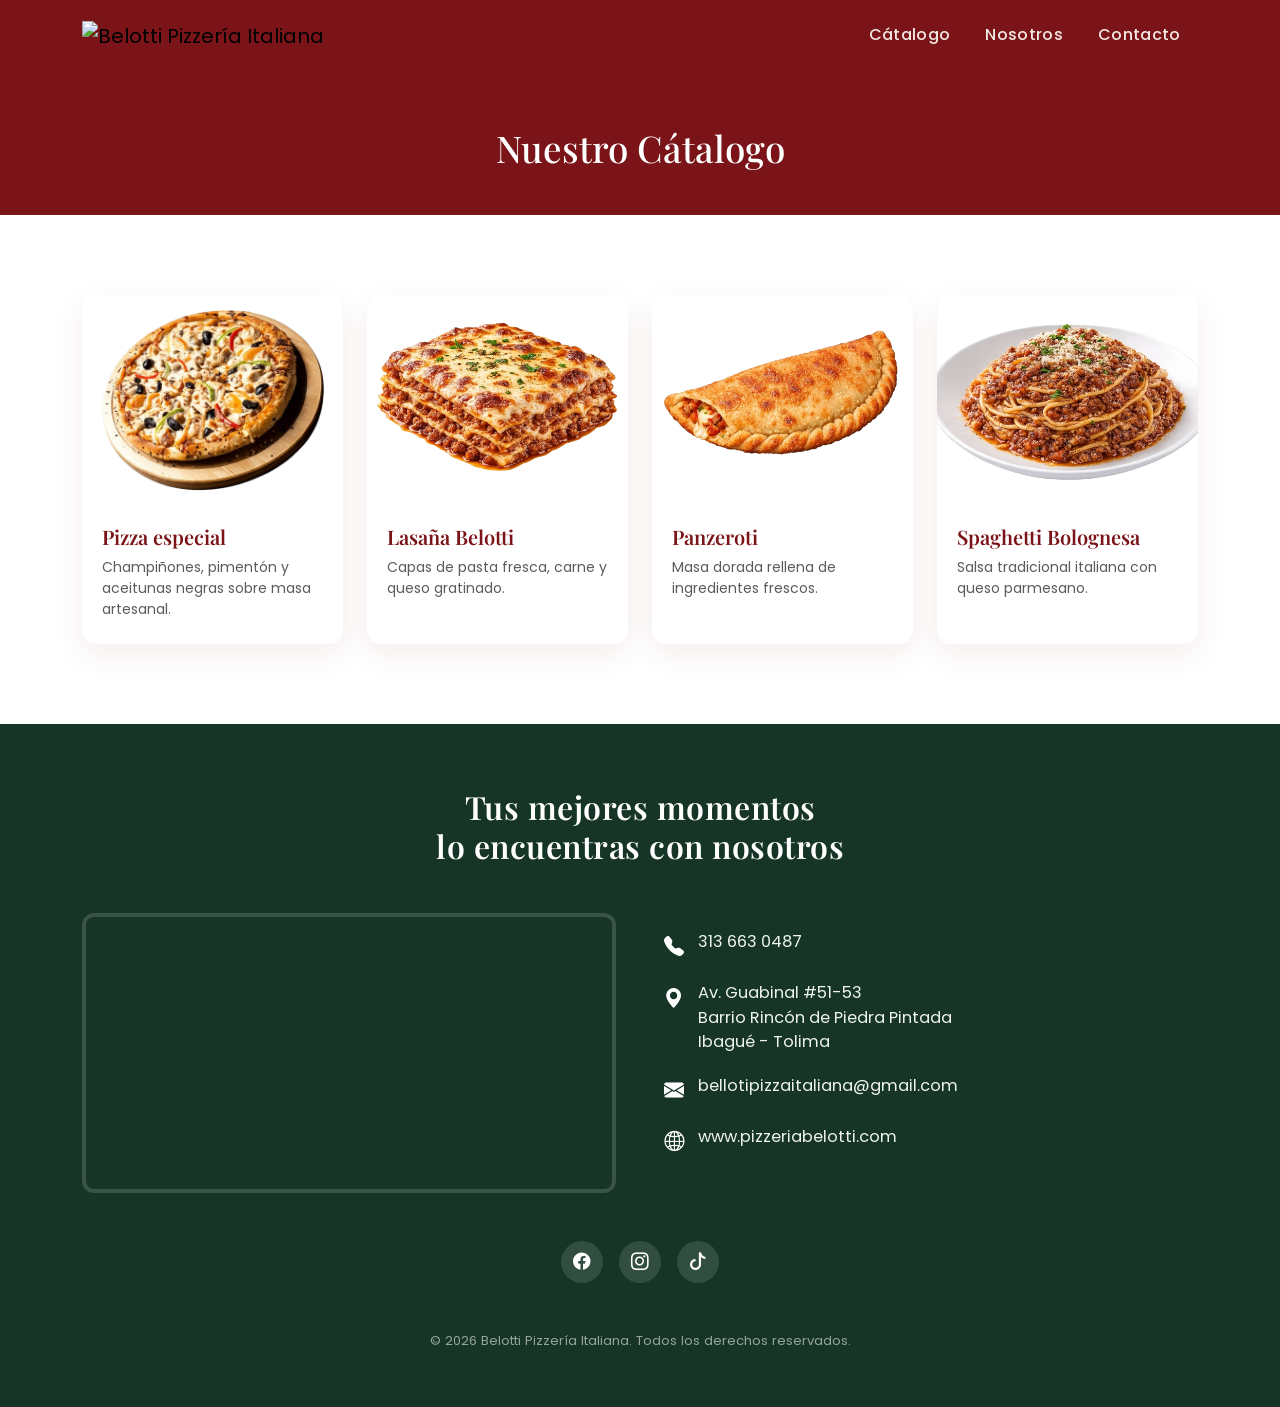
==== catalogo.html @ c8194b6c "Actualizacion" ====
<!DOCTYPE html>
<html lang="es">
<head>
<meta charset="UTF-8">
<meta name="viewport" content="width=device-width, initial-scale=1.0">
<title>Cátalogo | Belotti</title>
<link rel="icon" type="image/png" href="./imagenes/logo.png">
<link href="https://cdn.jsdelivr.net/npm/bootstrap@5.3.3/dist/css/bootstrap.min.css" rel="stylesheet">
<link rel="stylesheet" href="https://cdn.jsdelivr.net/npm/bootstrap-icons@1.11.3/font/bootstrap-icons.css">
<link rel="preconnect" href="https://fonts.googleapis.com">
<link rel="preconnect" href="https://fonts.gstatic.com" crossorigin>
<link href="https://fonts.googleapis.com/css2?family=Playfair+Display:ital,wght@0,500;0,600;0,700;1,500&family=Poppins:ital,wght@0,100;0,200;0,300;0,400;0,500;0,600;0,700;0,800;0,900;1,100;1,200;1,300;1,400;1,500;1,600;1,700;1,80₀;1,9₀&display=swap" rel="stylesheet">
<link rel="stylesheet" href="./css/styles.css">
</head>
<body>

<!-- NAVBAR  -->
<nav class="navbar navbar-expand-lg navbar-belotti sticky-top">
  <div class="container">
<a class="navbar-brand" href="index.html">
  <img src="../imagenes/logo.png" alt="Belotti Pizzería Italiana" class="logo-img">
</a>
    <button class="navbar-toggler border-0 text-white" type="button" data-bs-toggle="collapse" data-bs-target="#navMenu" aria-controls="navMenu" aria-expanded="false" aria-label="Abrir menú">
      <i class="bi bi-list text-white fs-1"></i>
    </button>
    <div class="collapse navbar-collapse" id="navMenu">
      <ul class="navbar-nav ms-auto mb-2 mb-lg-0">
        <li class="nav-item"><a class="nav-link" href="catalogo.html">Cátalogo</a></li>
        <li class="nav-item"><a class="nav-link" href="nosotros.html">Nosotros</a></li>
        <li class="nav-item"><a class="nav-link" href="Contactanos.html">Contacto</a></li>
      </ul>
    </div>
  </div>
</nav>

<!-- ===================== ENCABEZADO DE PÁGINA ===================== -->
<div class="page-header">
  <div class="container">
    <h1>Nuestro Cátalogo</h1>
  </div>
</div>

<!-- ===================== CATALOGO ===================== -->
<section class="section bg-white">
  <div class="container">
    <div class="row g-4">
      <div class="col-md-6 col-lg-3">
        <div class="card dish-card">
          <img src="../imagenes/pitsa.png" class="card-img-top" alt="Pizza especial">
          <div class="card-body">
            <h3 class="card-title h5">Pizza especial</h3>
            <p class="card-text small text-muted">Champiñones, pimentón y aceitunas negras sobre masa artesanal.</p>
          </div>
        </div>
      </div>
      <div class="col-md-6 col-lg-3">
        <div class="card dish-card">
          <img src="../imagenes/lasagna.png" class="card-img-top" alt="Lasaña">
          <div class="card-body">
            <h3 class="card-title h5">Lasaña Belotti</h3>
            <p class="card-text small text-muted">Capas de pasta fresca, carne y queso gratinado.</p>
          </div>
        </div>
      </div>
      <div class="col-md-6 col-lg-3">
        <div class="card dish-card">
          <img src="../imagenes/panzeroti.png" class="card-img-top" alt="Calzone">
          <div class="card-body">
            <h3 class="card-title h5">Panzeroti</h3>
            <p class="card-text small text-muted">Masa dorada rellena de ingredientes frescos.</p>
          </div>
        </div>
      </div>
      <div class="col-md-6 col-lg-3">
        <div class="card dish-card">
          <img src="../imagenes/pasta.png" class="card-img-top" alt="Spaghetti">
          <div class="card-body">
            <h3 class="card-title h5">Spaghetti Bolognesa</h3>
            <p class="card-text small text-muted">Salsa tradicional italiana con queso parmesano.</p>
          </div>
        </div>
      </div>
    </div>
  </div>
</section>

<!-- ===================== FOOTER / CONTACTO ===================== -->
<footer id="contacto" class="belotti-footer">
  <div class="container">
    <h2 class="section-title footer-title">Tus mejores momentos<br>lo encuentras con nosotros</h2>

    <div class="row g-5 align-items-center">
      <div class="col-lg-6">
        <div class="map-frame">
          <iframe
            src="https://maps.google.com/maps?q=Av.%20Guabinal%20%2351-53%2C%20Ibagu%C3%A9%2C%20Tolima&t=&z=15&ie=UTF8&iwloc=&output=embed"
            loading="lazy" referrerpolicy="no-referrer-when-downgrade" title="Ubicación Belotti"></iframe>
        </div>
      </div>
      <div class="col-lg-6">
        <ul class="contact-list">
          <li>
            <i class="bi bi-telephone-fill"></i>
            <a href="tel:+573136630487">313 663 0487</a>
          </li>
          <li>
            <i class="bi bi-geo-alt-fill"></i>
            <span>Av. Guabinal #51-53<br>Barrio Rincón de Piedra Pintada<br>Ibagué - Tolima</span>
          </li>
          <li>
            <i class="bi bi-envelope-fill"></i>
            <a href="mailto:bellotipizzaitaliana@gmail.com">bellotipizzaitaliana@gmail.com</a>
          </li>
          <li>
            <i class="bi bi-globe2"></i>
            <a href="https://www.pizzeriabelotti.com" target="_blank" rel="noopener">www.pizzeriabelotti.com</a>
          </li>
        </ul>
      </div>
    </div>

    <div class="social-row">
      <a href="#" aria-label="Facebook"><i class="bi bi-facebook"></i></a>
      <a href="#" aria-label="Instagram"><i class="bi bi-instagram"></i></a>
      <a href="#" aria-label="TikTok"><i class="bi bi-tiktok"></i></a>
    </div>

    <p class="copyright">&copy; <span id="year"></span> Belotti Pizzería Italiana. Todos los derechos reservados.</p>
  </div>
</footer>

<!-- Bootstrap JS -->
<script src="https://cdn.jsdelivr.net/npm/bootstrap@5.3.3/dist/js/bootstrap.bundle.min.js"></script>
<script>
  document.getElementById('year').textContent = new Date().getFullYear();
</script>
</body>
</html>
---- css/styles.css ----
:root{
    --belotti-red: #7A1418;
    --belotti-red-dark: #5A0E11;
    --belotti-green: #163526;
    --belotti-green-dark: #0E241A;
    --belotti-cream: #FFFFFF;
    --belotti-text: #2B2A27;
    --belotti-muted: #6b6862;
  }

  * { box-sizing: border-box; }

  html { scroll-behavior: smooth; }

  body{
    font-family: 'Poppins', sans-serif;
    color: var(--belotti-text);
    background: var(--belotti-cream);
    overflow-x: hidden;
  }

  h1, h2, h3, .display-font{
    font-family: 'Playfair Display', serif;
  }

  .section-title{
    font-family:'Playfair Display', serif;
    font-weight: 600;
    letter-spacing: .5px;
  }

  .text-belotti-red{ color: var(--belotti-red); }
  .bg-belotti-red{ background-color: var(--belotti-red); }
  .bg-belotti-green{ background-color: var(--belotti-green); }

  /* ===== NAVBAR ===== */
  .navbar-belotti{
    background-color: var(--belotti-red);
    padding-top: .9rem;
    padding-bottom: .9rem;
  }
  .navbar-belotti .nav-link{
    color: #f2e9e4;
    font-weight: 500;
    letter-spacing: .3px;
    margin: 0 .6rem;
    transition: color .2s ease;
  }
  .navbar-belotti .nav-link:hover{ color: #ffffff; }

  .belotti-logo{
    border: 2px solid #fff;
    padding: 3px 10px;
    border-radius: 3px;
    display: inline-flex;
    flex-direction: column;
    align-items: center;
    line-height: 1;
    color: #fff;
  }
  .belotti-logo .top-line{
    font-size: .5rem;
    letter-spacing: 2px;
    border-bottom: 1px solid #2f7d4f;
    padding-bottom: 2px;
    margin-bottom: 3px;
    width: 100%;
    text-align: center;
    font-weight: 600;
  }
  .belotti-logo .brand-row{
    display:flex;
    align-items:center;
    gap:4px;
  }
  .belotti-logo .brand-text{
    font-family:'Playfair Display', serif;
    font-weight: 700;
    font-size: 1.35rem;
    letter-spacing: 1px;
  }
  .belotti-logo .wheel{
    width: 20px; height: 20px;
    border-radius:50%;
    border: 2px solid #fff;
    position: relative;
    flex-shrink: 0;
  }
  .belotti-logo .wheel::before{
    content:"";
    position:absolute; inset: 2px;
    border-radius:50%;
    background:
      radial-gradient(circle, transparent 0 3px, #fff 3px 4px, transparent 4px),
      repeating-conic-gradient(#fff 0 10deg, transparent 10deg 45deg);
  }
  .belotti-logo .bottom-line{
    font-size: .48rem;
    letter-spacing: 1.5px;
    border-top: 1px solid #2f7d4f;
    padding-top: 2px;
    margin-top: 3px;
    width: 100%;
    text-align:center;
    font-weight: 600;
  }

  /* ===== HERO ===== */
  .hero{
    background-color: var(--belotti-red);
    position: relative;
    padding-bottom: 140px;
  }
  .hero .hero-heading{
    color: #fff;
  }
  .hero .hero-heading .eyebrow{
    font-size: 1.9rem;
    font-weight: 500;
    letter-spacing: 3px;
    display:block;
  }
  .hero .hero-heading .big-word{
    font-size: 5.5rem;
    font-weight: 700;
    line-height: 1;
    display:block;
    letter-spacing: 1px;
  }
  .hero .hero-heading .sub{
    font-size: 1.5rem;
    letter-spacing: 4px;
    font-weight: 500;
    display:block;
    margin-top:.25rem;
  }
  @media (max-width: 767.98px){
    .hero .hero-heading .big-word{ font-size: 3.2rem; }
    .hero .hero-heading .eyebrow{ font-size: 1.3rem; }
    .hero .hero-heading .sub{ font-size: 1.1rem; }
  }

  .hero-pizza-wrap{
    position: relative;
    z-index: 3;
    margin-bottom: -120px;
  }
  .hero-pizza-wrap img{
    width: 100%;
    max-width: 480px;
    aspect-ratio: 1/1;
    object-fit: contain;
  }

  /* ===== MENU STRIP ===== */
  .menu-strip{
    padding-top: 70px;
  }
  @media (max-width: 767.98px){
    .menu-strip{ padding-top: 50px; }
  }
  .dish-item{
    text-align:center;
  }
  .dish-item img{
    width: 100%;
    max-width: 200px;
    aspect-ratio: 1/1;
    object-fit: contain;
    margin-bottom: .75rem;
    transition: transform .3s ease, filter .3s ease;
    cursor: pointer;
  }
  .dish-item img:hover{
    transform: scale(1.12) translateY(-6px);
    filter: drop-shadow(0 12px 18px rgba(0,0,0,.25));
  }
  .dish-item span{
    display:block;
    font-weight: 600;
    font-size: .95rem;
    color: var(--belotti-text);
  }

  /* ===== ABOUT / IMAGE-TEXT BLOCKS ===== */
  .about-photo{
    border-radius: 10px;
    width: 100%;
    height: 100%;
    object-fit: cover;
    box-shadow: 0 20px 35px rgba(0,0,0,.15);
  }
  .about-text{
    font-size: 1.05rem;
    line-height: 1.8;
    color: var(--belotti-text);
  }

  .tagline{
    color: var(--belotti-red);
    text-align:center;
    font-size: 1.8rem;
    line-height: 1.4;
  }
  .tagline.on-dark{ color: #fff; }
  @media (max-width: 767.98px){
    .tagline{ font-size: 1.35rem; }
  }

  /* ===== DOODLE DIVIDER ===== */
  .doodle-strip{
    display:flex;
    align-items:center;
    justify-content:center;
    gap: clamp(10px, 3vw, 34px);
    flex-wrap: wrap;
    color: var(--belotti-red);
    opacity: .75;
    padding: 1rem 0;
  }
  .doodle-strip svg{ width: 30px; height: 30px; flex-shrink:0; }
  .doodle-strip svg.big{ width: 58px; height: 58px; }
  .doodle-strip.on-dark{ color: #cfe3d6; }

  /* ===== CATALOGO CARDS ===== */
  .dish-card{
    border: none;
    border-radius: 14px;
    overflow: hidden;
    box-shadow: 0 10px 30px rgba(122,20,24,.08);
    transition: transform .25s ease, box-shadow .25s ease;
    height: 100%;
  }
  .dish-card:hover{
    transform: translateY(-6px);
    box-shadow: 0 18px 35px rgba(122,20,24,.16);
  }
  .dish-card img{
    height: 210px;
    object-fit: cover;
  }
  .dish-card .card-body{
    padding: 1.25rem 1.25rem 1.5rem;
  }
  .dish-card .card-title{
    font-family:'Playfair Display', serif;
    color: var(--belotti-red);
    font-weight: 600;
  }

  /* ===== FOOTER ===== */
  footer.belotti-footer{
    background-color: var(--belotti-green);
    color: #eef3ee;
    padding: 4rem 0 2.5rem;
  }
  footer .footer-title{
    color:#fff;
    text-align:center;
    margin-bottom: 3rem;
  }
  footer .map-frame{
    border-radius: 12px;
    overflow: hidden;
    border: 4px solid rgba(255,255,255,.15);
    height: 280px;
  }
  footer .map-frame iframe{
    width: 100%; height:100%; border:0; filter: grayscale(.15);
  }
  footer .contact-list{
    list-style:none;
    padding:0;
    margin: 0;
  }
  footer .contact-list li{
    display:flex;
    gap: .9rem;
    align-items:flex-start;
    margin-bottom: 1.2rem;
    font-size: 1.02rem;
  }
  footer .contact-list li i{
    font-size: 1.25rem;
    color: #fff;
    margin-top: 2px;
  }
  footer .contact-list a{
    color: #eef3ee;
    text-decoration: none;
  }
  footer .contact-list a:hover{ color: #fff; text-decoration: underline; }

  .social-row{
    display:flex;
    justify-content:center;
    gap: 1rem;
    margin-top: 3rem;
  }
  .social-row a{
    width: 42px; height: 42px;
    border-radius:50%;
    background: rgba(255,255,255,.12);
    display:flex;align-items:center;justify-content:center;
    color:#fff;
    font-size: 1.1rem;
    transition: background .2s ease, transform .2s ease;
  }
  .social-row a:hover{ background:#fff; color: var(--belotti-green); transform: translateY(-3px); }

  .copyright{
    text-align:center;
    font-size: .82rem;
    color: rgba(255,255,255,.55);
    margin-top: 3rem;
  }

  /* generic section spacing */
  .section{ padding: 5rem 0; }
  @media (max-width: 767.98px){ .section{ padding: 3.2rem 0; } }

/* ===== UTILIDADES POPPINS (todos los pesos) ===== */
.poppins-thin{ font-family:"Poppins", sans-serif; font-weight:100; font-style:normal; }
.poppins-extralight{ font-family:"Poppins", sans-serif; font-weight:200; font-style:normal; }
.poppins-light{ font-family:"Poppins", sans-serif; font-weight:300; font-style:normal; }
.poppins-regular{ font-family:"Poppins", sans-serif; font-weight:400; font-style:normal; }
.poppins-medium{ font-family:"Poppins", sans-serif; font-weight:500; font-style:normal; }
.poppins-semibold{ font-family:"Poppins", sans-serif; font-weight:600; font-style:normal; }
.poppins-bold{ font-family:"Poppins", sans-serif; font-weight:700; font-style:normal; }
.poppins-extrabold{ font-family:"Poppins", sans-serif; font-weight:800; font-style:normal; }
.poppins-black{ font-family:"Poppins", sans-serif; font-weight:900; font-style:normal; }
.poppins-thin-italic{ font-family:"Poppins", sans-serif; font-weight:100; font-style:italic; }
.poppins-extralight-italic{ font-family:"Poppins", sans-serif; font-weight:200; font-style:italic; }
.poppins-light-italic{ font-family:"Poppins", sans-serif; font-weight:300; font-style:italic; }
.poppins-regular-italic{ font-family:"Poppins", sans-serif; font-weight:400; font-style:italic; }
.poppins-medium-italic{ font-family:"Poppins", sans-serif; font-weight:500; font-style:italic; }
.poppins-semibold-italic{ font-family:"Poppins", sans-serif; font-weight:600; font-style:italic; }
.poppins-bold-italic{ font-family:"Poppins", sans-serif; font-weight:700; font-style:italic; }
.poppins-extrabold-italic{ font-family:"Poppins", sans-serif; font-weight:800; font-style:italic; }
.poppins-black-italic{ font-family:"Poppins", sans-serif; font-weight:900; font-style:italic; }
/* ===== PAGE HEADER (páginas internas) ===== */
.page-header{
  background-color: var(--belotti-red);
  padding: 3.5rem 0 2.8rem;
  text-align: center;
}
.page-header h1{
  color: #fff;
  font-size: 2.3rem;
  margin: 0;
}
@media (max-width: 767.98px){
  .page-header{ padding: 2.6rem 0 2rem; }
  .page-header h1{ font-size: 1.7rem; }
}

/* Estado activo del link en el navbar */
.navbar-belotti .nav-link.active{
  color: #fff;
  font-weight: 700;
  border-bottom: 2px solid #fff;
}

/* ===== LOGO REAL (imagen) ===== */
.logo-img{
  height: 90px;
  width: auto;
  object-fit: contain;
}
@media (max-width: 767.98px){
  .logo-img{ height: 40px; }
}
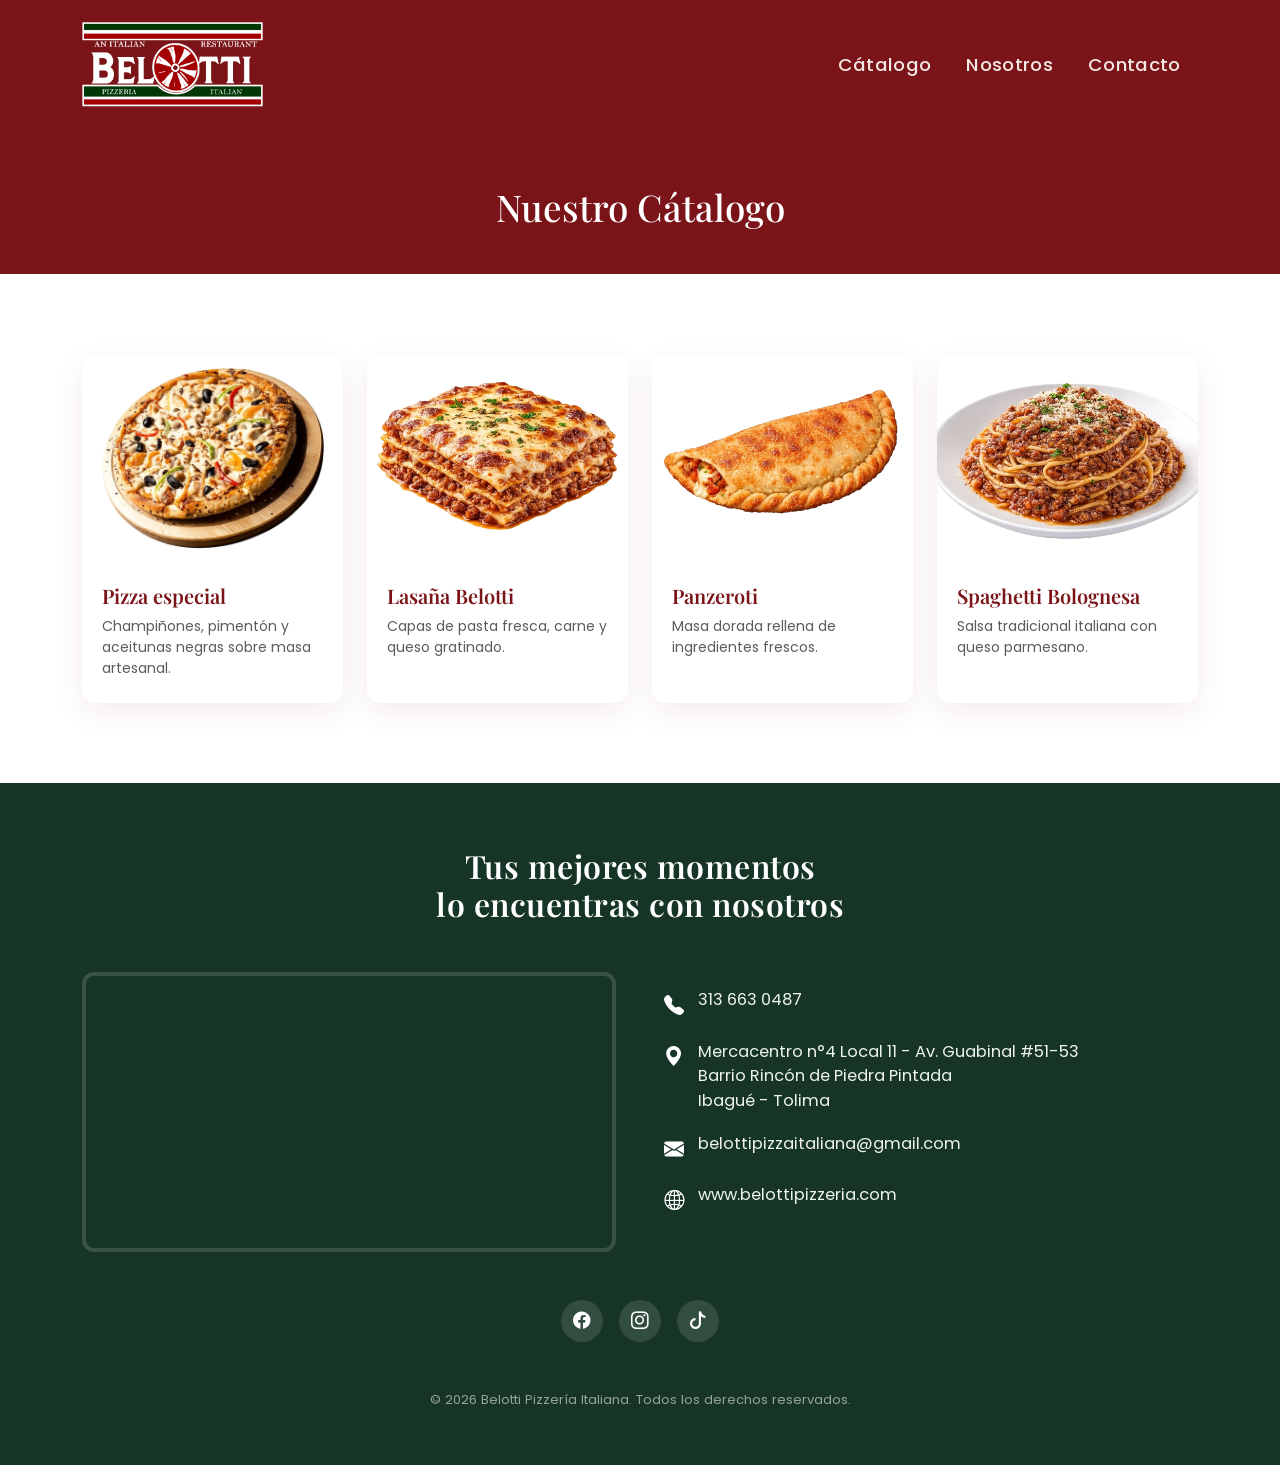
==== commit 253f23cb: "Actualizacion de logos, direccion y icono" ====
--- a/catalogo.html
+++ b/catalogo.html
@@ -4,12 +4,12 @@
 <meta charset="UTF-8">
 <meta name="viewport" content="width=device-width, initial-scale=1.0">
 <title>Cátalogo | Belotti</title>
-<link rel="icon" type="image/png" href="./imagenes/logo.png">
+<link rel="icon" type="image/png" href="./imagenes/LOGO.png">
 <link href="https://cdn.jsdelivr.net/npm/bootstrap@5.3.3/dist/css/bootstrap.min.css" rel="stylesheet">
 <link rel="stylesheet" href="https://cdn.jsdelivr.net/npm/bootstrap-icons@1.11.3/font/bootstrap-icons.css">
 <link rel="preconnect" href="https://fonts.googleapis.com">
 <link rel="preconnect" href="https://fonts.gstatic.com" crossorigin>
-<link href="https://fonts.googleapis.com/css2?family=Playfair+Display:ital,wght@0,500;0,600;0,700;1,500&family=Poppins:ital,wght@0,100;0,200;0,300;0,400;0,500;0,600;0,700;0,800;0,900;1,100;1,200;1,300;1,400;1,500;1,600;1,700;1,80₀;1,9₀&display=swap" rel="stylesheet">
+<link href="https://fonts.googleapis.com/css2?family=Playfair+Display:ital,wght@0,500;0,600;0,700;1,500&family=Poppins:ital,wght@0,100;0,200;0,300;0,400;0,500;0,600;0,700;0,800;0,900;1,100;1,200;1,300;1,400;1,500;1,600;1,700;1,800;1,900&display=swap" rel="stylesheet">
 <link rel="stylesheet" href="./css/styles.css">
 </head>
 <body>
@@ -18,7 +18,7 @@
 <nav class="navbar navbar-expand-lg navbar-belotti sticky-top">
   <div class="container">
 <a class="navbar-brand" href="index.html">
-  <img src="../imagenes/logo.png" alt="Belotti Pizzería Italiana" class="logo-img">
+  <img src="./imagenes/LOGO.png" alt="Belotti Pizzería Italiana" class="logo-img">
 </a>
     <button class="navbar-toggler border-0 text-white" type="button" data-bs-toggle="collapse" data-bs-target="#navMenu" aria-controls="navMenu" aria-expanded="false" aria-label="Abrir menú">
       <i class="bi bi-list text-white fs-1"></i>
@@ -105,15 +105,15 @@
           </li>
           <li>
             <i class="bi bi-geo-alt-fill"></i>
-            <span>Av. Guabinal #51-53<br>Barrio Rincón de Piedra Pintada<br>Ibagué - Tolima</span>
+            <span>Mercacentro n°4 Local 11 - Av. Guabinal #51-53<br>Barrio Rincón de Piedra Pintada<br>Ibagué - Tolima</span>
           </li>
           <li>
             <i class="bi bi-envelope-fill"></i>
-            <a href="mailto:bellotipizzaitaliana@gmail.com">bellotipizzaitaliana@gmail.com</a>
+            <a href="mailto:bellotipizzaitaliana@gmail.com">belottipizzaitaliana@gmail.com</a>
           </li>
           <li>
             <i class="bi bi-globe2"></i>
-            <a href="https://www.pizzeriabelotti.com" target="_blank" rel="noopener">www.pizzeriabelotti.com</a>
+            <a href="https://belottipizzeria.com/" target="_blank" rel="noopener">www.belottipizzeria.com</a>
           </li>
         </ul>
       </div>
--- a/css/styles.css
+++ b/css/styles.css
@@ -40,70 +40,14 @@
     padding-bottom: .9rem;
   }
   .navbar-belotti .nav-link{
-    color: #f2e9e4;
-    font-weight: 500;
-    letter-spacing: .3px;
-    margin: 0 .6rem;
-    transition: color .2s ease;
+  color: #f2e9e4;
+  font-weight: 500;
+  font-size: 1.15rem;
+  letter-spacing: .3px;
+  margin: 0 .6rem;
+  transition: color .2s ease;
   }
   .navbar-belotti .nav-link:hover{ color: #ffffff; }
-
-  .belotti-logo{
-    border: 2px solid #fff;
-    padding: 3px 10px;
-    border-radius: 3px;
-    display: inline-flex;
-    flex-direction: column;
-    align-items: center;
-    line-height: 1;
-    color: #fff;
-  }
-  .belotti-logo .top-line{
-    font-size: .5rem;
-    letter-spacing: 2px;
-    border-bottom: 1px solid #2f7d4f;
-    padding-bottom: 2px;
-    margin-bottom: 3px;
-    width: 100%;
-    text-align: center;
-    font-weight: 600;
-  }
-  .belotti-logo .brand-row{
-    display:flex;
-    align-items:center;
-    gap:4px;
-  }
-  .belotti-logo .brand-text{
-    font-family:'Playfair Display', serif;
-    font-weight: 700;
-    font-size: 1.35rem;
-    letter-spacing: 1px;
-  }
-  .belotti-logo .wheel{
-    width: 20px; height: 20px;
-    border-radius:50%;
-    border: 2px solid #fff;
-    position: relative;
-    flex-shrink: 0;
-  }
-  .belotti-logo .wheel::before{
-    content:"";
-    position:absolute; inset: 2px;
-    border-radius:50%;
-    background:
-      radial-gradient(circle, transparent 0 3px, #fff 3px 4px, transparent 4px),
-      repeating-conic-gradient(#fff 0 10deg, transparent 10deg 45deg);
-  }
-  .belotti-logo .bottom-line{
-    font-size: .48rem;
-    letter-spacing: 1.5px;
-    border-top: 1px solid #2f7d4f;
-    padding-top: 2px;
-    margin-top: 3px;
-    width: 100%;
-    text-align:center;
-    font-weight: 600;
-  }
 
   /* ===== HERO ===== */
   .hero{
@@ -115,20 +59,20 @@
     color: #fff;
   }
   .hero .hero-heading .eyebrow{
-    font-size: 1.9rem;
+    font-size: 2.1rem;
     font-weight: 500;
     letter-spacing: 3px;
     display:block;
   }
   .hero .hero-heading .big-word{
-    font-size: 5.5rem;
+    font-size: 6rem;
     font-weight: 700;
     line-height: 1;
     display:block;
     letter-spacing: 1px;
   }
   .hero .hero-heading .sub{
-    font-size: 1.5rem;
+    font-size: 2.1rem;
     letter-spacing: 4px;
     font-weight: 500;
     display:block;
@@ -178,7 +122,7 @@
   .dish-item span{
     display:block;
     font-weight: 600;
-    font-size: .95rem;
+    font-size: 1.1rem;
     color: var(--belotti-text);
   }
 
@@ -191,9 +135,12 @@
     box-shadow: 0 20px 35px rgba(0,0,0,.15);
   }
   .about-text{
-    font-size: 1.05rem;
+    font-size: 1.5rem;
     line-height: 1.8;
     color: var(--belotti-text);
+  }
+  @media (max-width: 767.98px){
+    .about-text{ font-size: 1.5rem; }
   }
 
   .tagline{
@@ -207,20 +154,20 @@
     .tagline{ font-size: 1.35rem; }
   }
 
-  /* ===== DOODLE DIVIDER ===== */
+  /* ===== DOODLE DIVIDER (imagen) ===== */
   .doodle-strip{
     display:flex;
     align-items:center;
     justify-content:center;
-    gap: clamp(10px, 3vw, 34px);
-    flex-wrap: wrap;
-    color: var(--belotti-red);
-    opacity: .75;
-    padding: 1rem 0;
-  }
-  .doodle-strip svg{ width: 30px; height: 30px; flex-shrink:0; }
-  .doodle-strip svg.big{ width: 58px; height: 58px; }
-  .doodle-strip.on-dark{ color: #cfe3d6; }
+    padding: 1rem 1rem;
+  }
+  .doodle-strip img{
+    width: 100%;
+    max-width: 720px;
+    height: auto;
+    display: block;
+    opacity: .85;
+  }
 
   /* ===== CATALOGO CARDS ===== */
   .dish-card{
@@ -338,6 +285,7 @@
 .poppins-bold-italic{ font-family:"Poppins", sans-serif; font-weight:700; font-style:italic; }
 .poppins-extrabold-italic{ font-family:"Poppins", sans-serif; font-weight:800; font-style:italic; }
 .poppins-black-italic{ font-family:"Poppins", sans-serif; font-weight:900; font-style:italic; }
+
 /* ===== PAGE HEADER (páginas internas) ===== */
 .page-header{
   background-color: var(--belotti-red);
@@ -367,6 +315,6 @@
   width: auto;
   object-fit: contain;
 }
-@media (max-width: 767.98px){
+@media (max-width: 760px){
   .logo-img{ height: 40px; }
 }
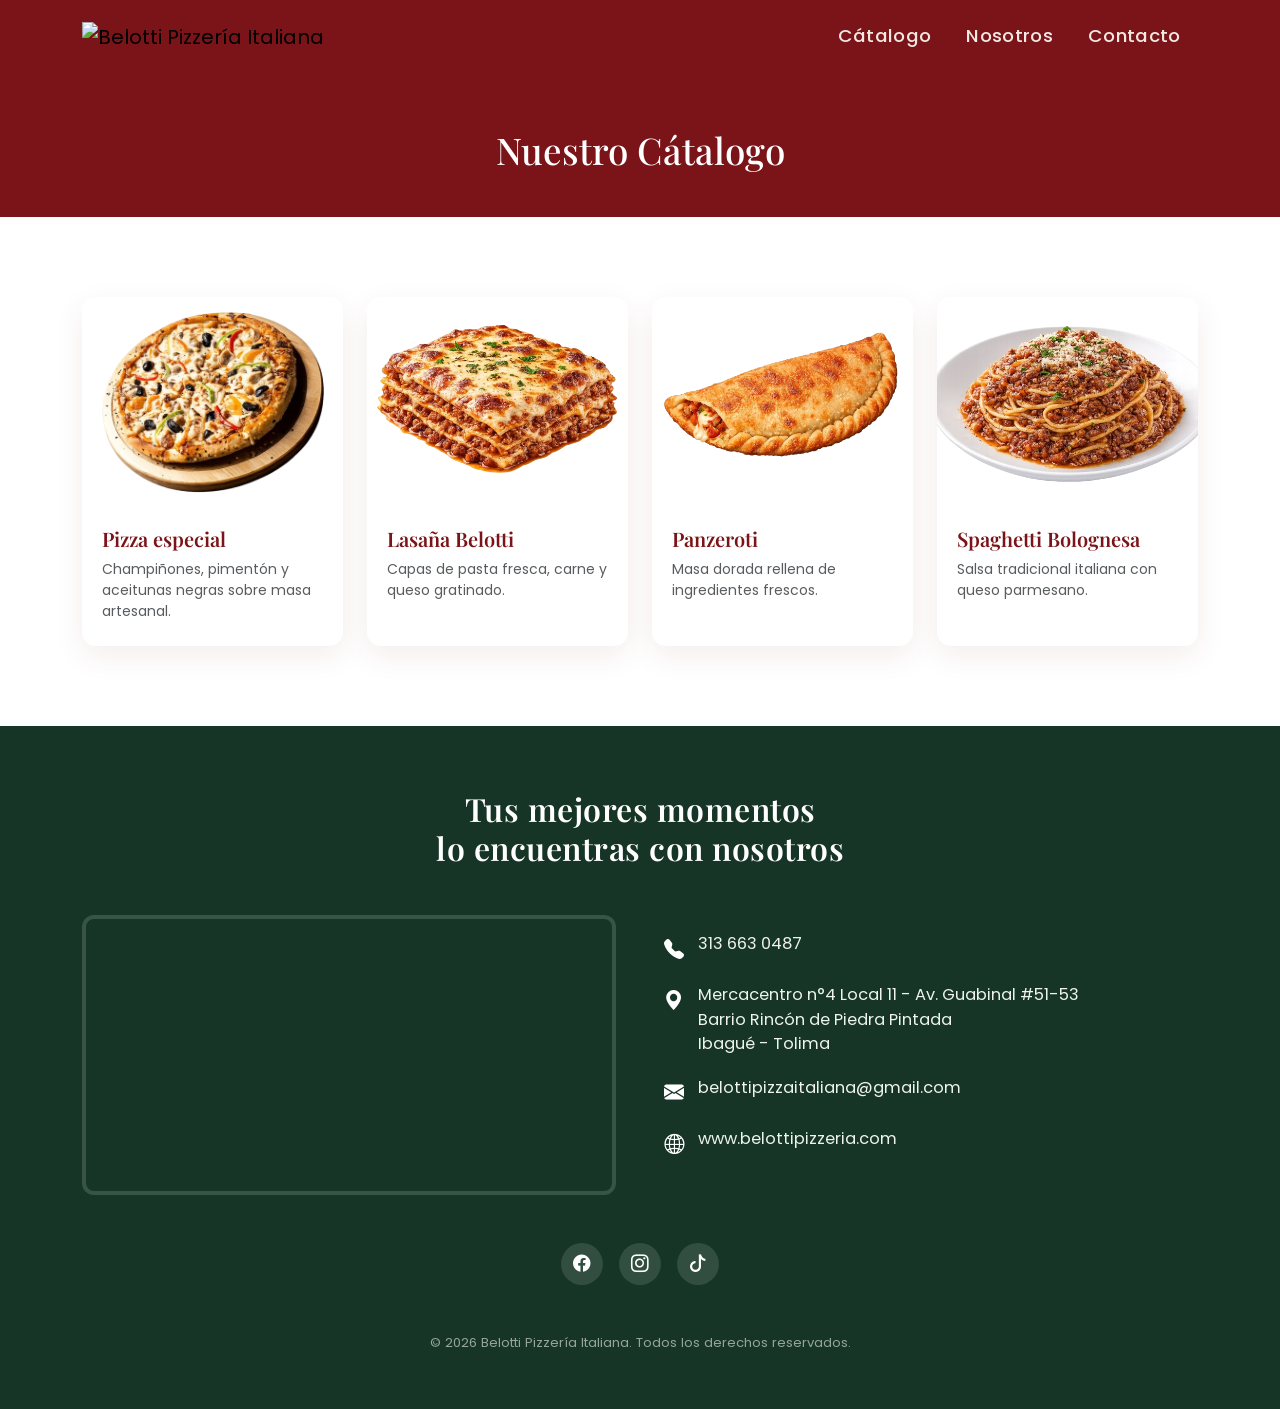
==== commit c90dd674: "Actuaizacion rutas de imagenes y contenido" ====
--- a/catalogo.html
+++ b/catalogo.html
@@ -4,7 +4,7 @@
 <meta charset="UTF-8">
 <meta name="viewport" content="width=device-width, initial-scale=1.0">
 <title>Cátalogo | Belotti</title>
-<link rel="icon" type="image/png" href="./imagenes/LOGO.png">
+<link rel="icon" type="image/png" href="./imagenes/logo.png">
 <link href="https://cdn.jsdelivr.net/npm/bootstrap@5.3.3/dist/css/bootstrap.min.css" rel="stylesheet">
 <link rel="stylesheet" href="https://cdn.jsdelivr.net/npm/bootstrap-icons@1.11.3/font/bootstrap-icons.css">
 <link rel="preconnect" href="https://fonts.googleapis.com">
@@ -18,7 +18,7 @@
 <nav class="navbar navbar-expand-lg navbar-belotti sticky-top">
   <div class="container">
 <a class="navbar-brand" href="index.html">
-  <img src="./imagenes/LOGO.png" alt="Belotti Pizzería Italiana" class="logo-img">
+  <img src="./imagenes/logo.png" alt="Belotti Pizzería Italiana" class="logo-img">
 </a>
     <button class="navbar-toggler border-0 text-white" type="button" data-bs-toggle="collapse" data-bs-target="#navMenu" aria-controls="navMenu" aria-expanded="false" aria-label="Abrir menú">
       <i class="bi bi-list text-white fs-1"></i>
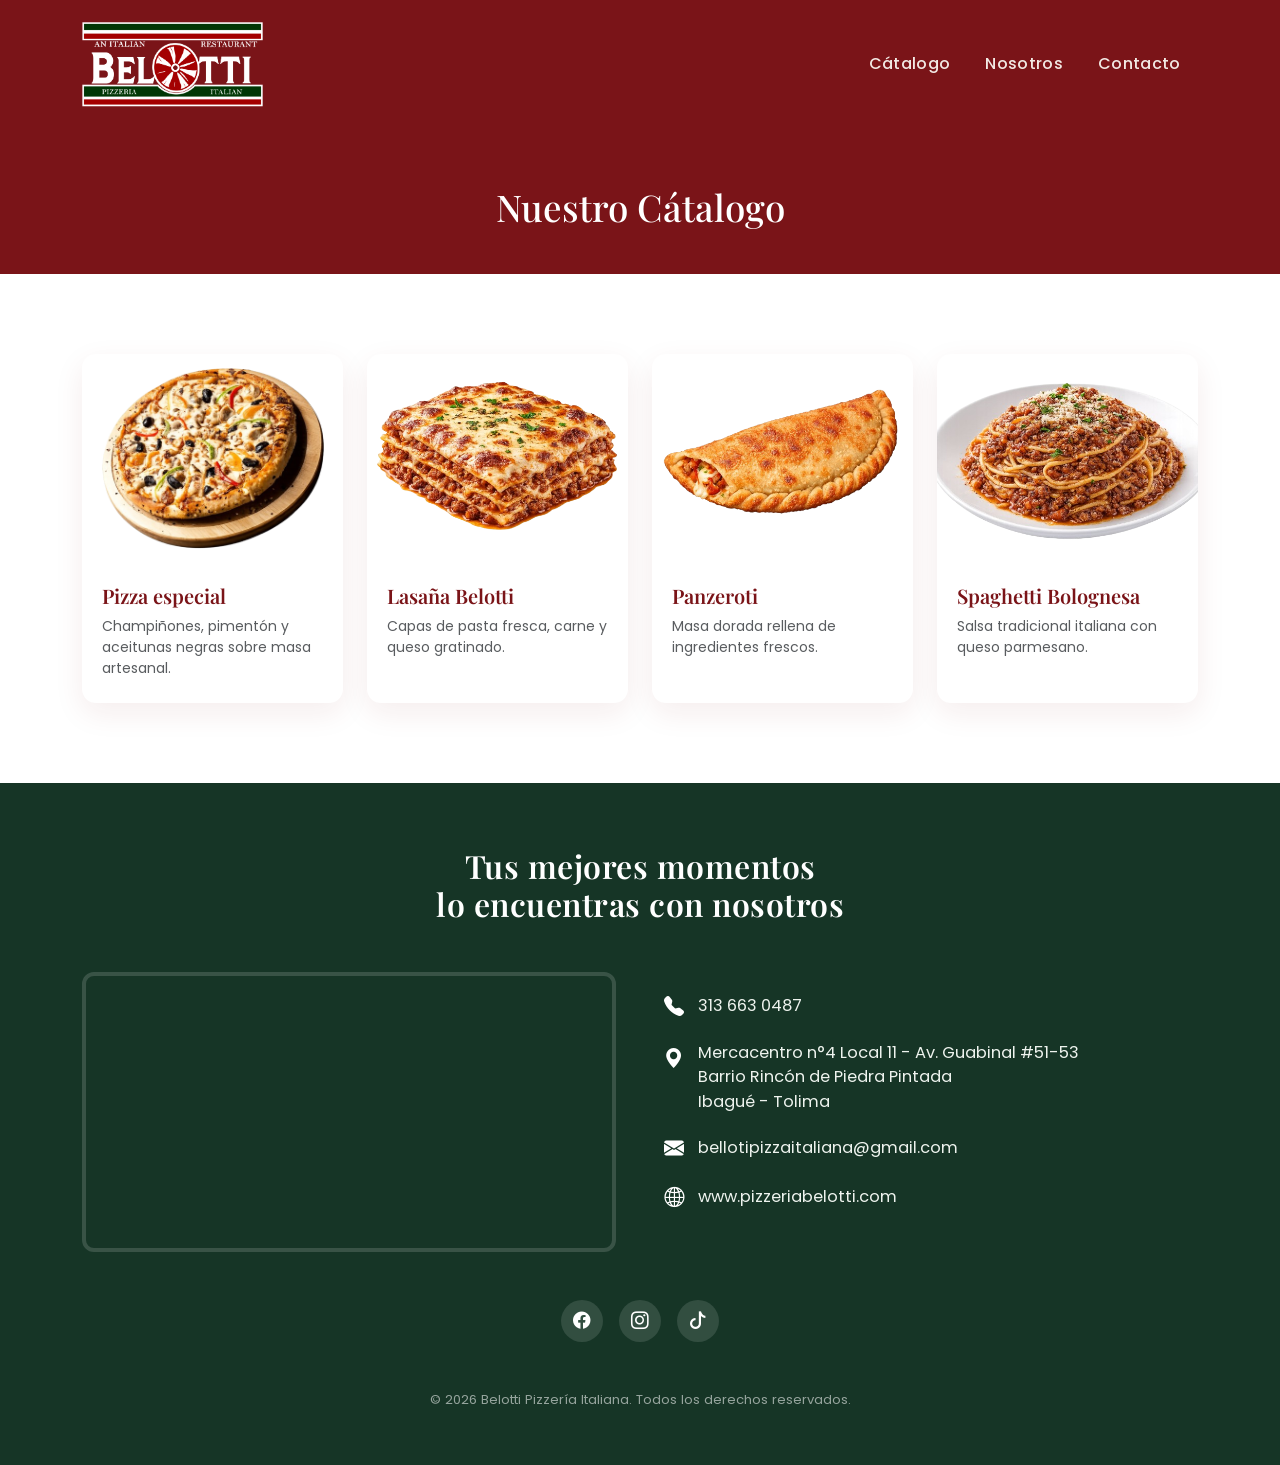
==== commit 4f0a8557: "actualizacion de icono de la pagina, texto del footer y redes sociales" ====
--- a/catalogo.html
+++ b/catalogo.html
@@ -4,7 +4,7 @@
 <meta charset="UTF-8">
 <meta name="viewport" content="width=device-width, initial-scale=1.0">
 <title>Cátalogo | Belotti</title>
-<link rel="icon" type="image/png" href="./imagenes/logo.png">
+<link rel="icon" type="image/png" href="./imagenes/logoisotipo.png">
 <link href="https://cdn.jsdelivr.net/npm/bootstrap@5.3.3/dist/css/bootstrap.min.css" rel="stylesheet">
 <link rel="stylesheet" href="https://cdn.jsdelivr.net/npm/bootstrap-icons@1.11.3/font/bootstrap-icons.css">
 <link rel="preconnect" href="https://fonts.googleapis.com">
@@ -103,25 +103,25 @@
             <i class="bi bi-telephone-fill"></i>
             <a href="tel:+573136630487">313 663 0487</a>
           </li>
-          <li>
+          <li class="align-top">
             <i class="bi bi-geo-alt-fill"></i>
             <span>Mercacentro n°4 Local 11 - Av. Guabinal #51-53<br>Barrio Rincón de Piedra Pintada<br>Ibagué - Tolima</span>
           </li>
           <li>
             <i class="bi bi-envelope-fill"></i>
-            <a href="mailto:bellotipizzaitaliana@gmail.com">belottipizzaitaliana@gmail.com</a>
+            <a href="mailto:bellotipizzaitaliana@gmail.com">bellotipizzaitaliana@gmail.com</a>
           </li>
           <li>
             <i class="bi bi-globe2"></i>
-            <a href="https://belottipizzeria.com/" target="_blank" rel="noopener">www.belottipizzeria.com</a>
+            <a href="https://www.pizzeriabelotti.com" target="_blank" rel="noopener">www.pizzeriabelotti.com</a>
           </li>
         </ul>
       </div>
     </div>
 
     <div class="social-row">
-      <a href="#" aria-label="Facebook"><i class="bi bi-facebook"></i></a>
-      <a href="#" aria-label="Instagram"><i class="bi bi-instagram"></i></a>
+      <a href="https://www.facebook.com/profile.php?id=61591787251258&notif_id=1784049276059485&notif_t=page_user_activity&ref=notif#" aria-label="Facebook"><i class="bi bi-facebook"></i></a>
+      <a href="https://www.instagram.com/belottipizzeriaitaliana/" aria-label="Instagram"><i class="bi bi-instagram"></i></a>
       <a href="#" aria-label="TikTok"><i class="bi bi-tiktok"></i></a>
     </div>
 
--- a/css/styles.css
+++ b/css/styles.css
@@ -40,12 +40,11 @@
     padding-bottom: .9rem;
   }
   .navbar-belotti .nav-link{
-  color: #f2e9e4;
-  font-weight: 500;
-  font-size: 1.15rem;
-  letter-spacing: .3px;
-  margin: 0 .6rem;
-  transition: color .2s ease;
+    color: #f2e9e4;
+    font-weight: 500;
+    letter-spacing: .3px;
+    margin: 0 .6rem;
+    transition: color .2s ease;
   }
   .navbar-belotti .nav-link:hover{ color: #ffffff; }
 
@@ -59,20 +58,20 @@
     color: #fff;
   }
   .hero .hero-heading .eyebrow{
-    font-size: 2.1rem;
+    font-size: 1.9rem;
     font-weight: 500;
     letter-spacing: 3px;
     display:block;
   }
   .hero .hero-heading .big-word{
-    font-size: 6rem;
+    font-size: 5.5rem;
     font-weight: 700;
     line-height: 1;
     display:block;
     letter-spacing: 1px;
   }
   .hero .hero-heading .sub{
-    font-size: 2.1rem;
+    font-size: 1.5rem;
     letter-spacing: 4px;
     font-weight: 500;
     display:block;
@@ -122,7 +121,7 @@
   .dish-item span{
     display:block;
     font-weight: 600;
-    font-size: 1.1rem;
+    font-size: .95rem;
     color: var(--belotti-text);
   }
 
@@ -135,12 +134,12 @@
     box-shadow: 0 20px 35px rgba(0,0,0,.15);
   }
   .about-text{
-    font-size: 1.5rem;
+    font-size: 1.35rem;
     line-height: 1.8;
     color: var(--belotti-text);
   }
   @media (max-width: 767.98px){
-    .about-text{ font-size: 1.5rem; }
+    .about-text{ font-size: 1.1rem; }
   }
 
   .tagline{
@@ -223,14 +222,19 @@
   footer .contact-list li{
     display:flex;
     gap: .9rem;
-    align-items:flex-start;
+    align-items:center;
     margin-bottom: 1.2rem;
     font-size: 1.02rem;
+  }
+  footer .contact-list li.align-top{
+    align-items: flex-start;
   }
   footer .contact-list li i{
     font-size: 1.25rem;
     color: #fff;
-    margin-top: 2px;
+  }
+  footer .contact-list li.align-top i{
+    margin-top: 3px;
   }
   footer .contact-list a{
     color: #eef3ee;
@@ -315,6 +319,6 @@
   width: auto;
   object-fit: contain;
 }
-@media (max-width: 760px){
+@media (max-width: 767.98px){
   .logo-img{ height: 40px; }
 }
